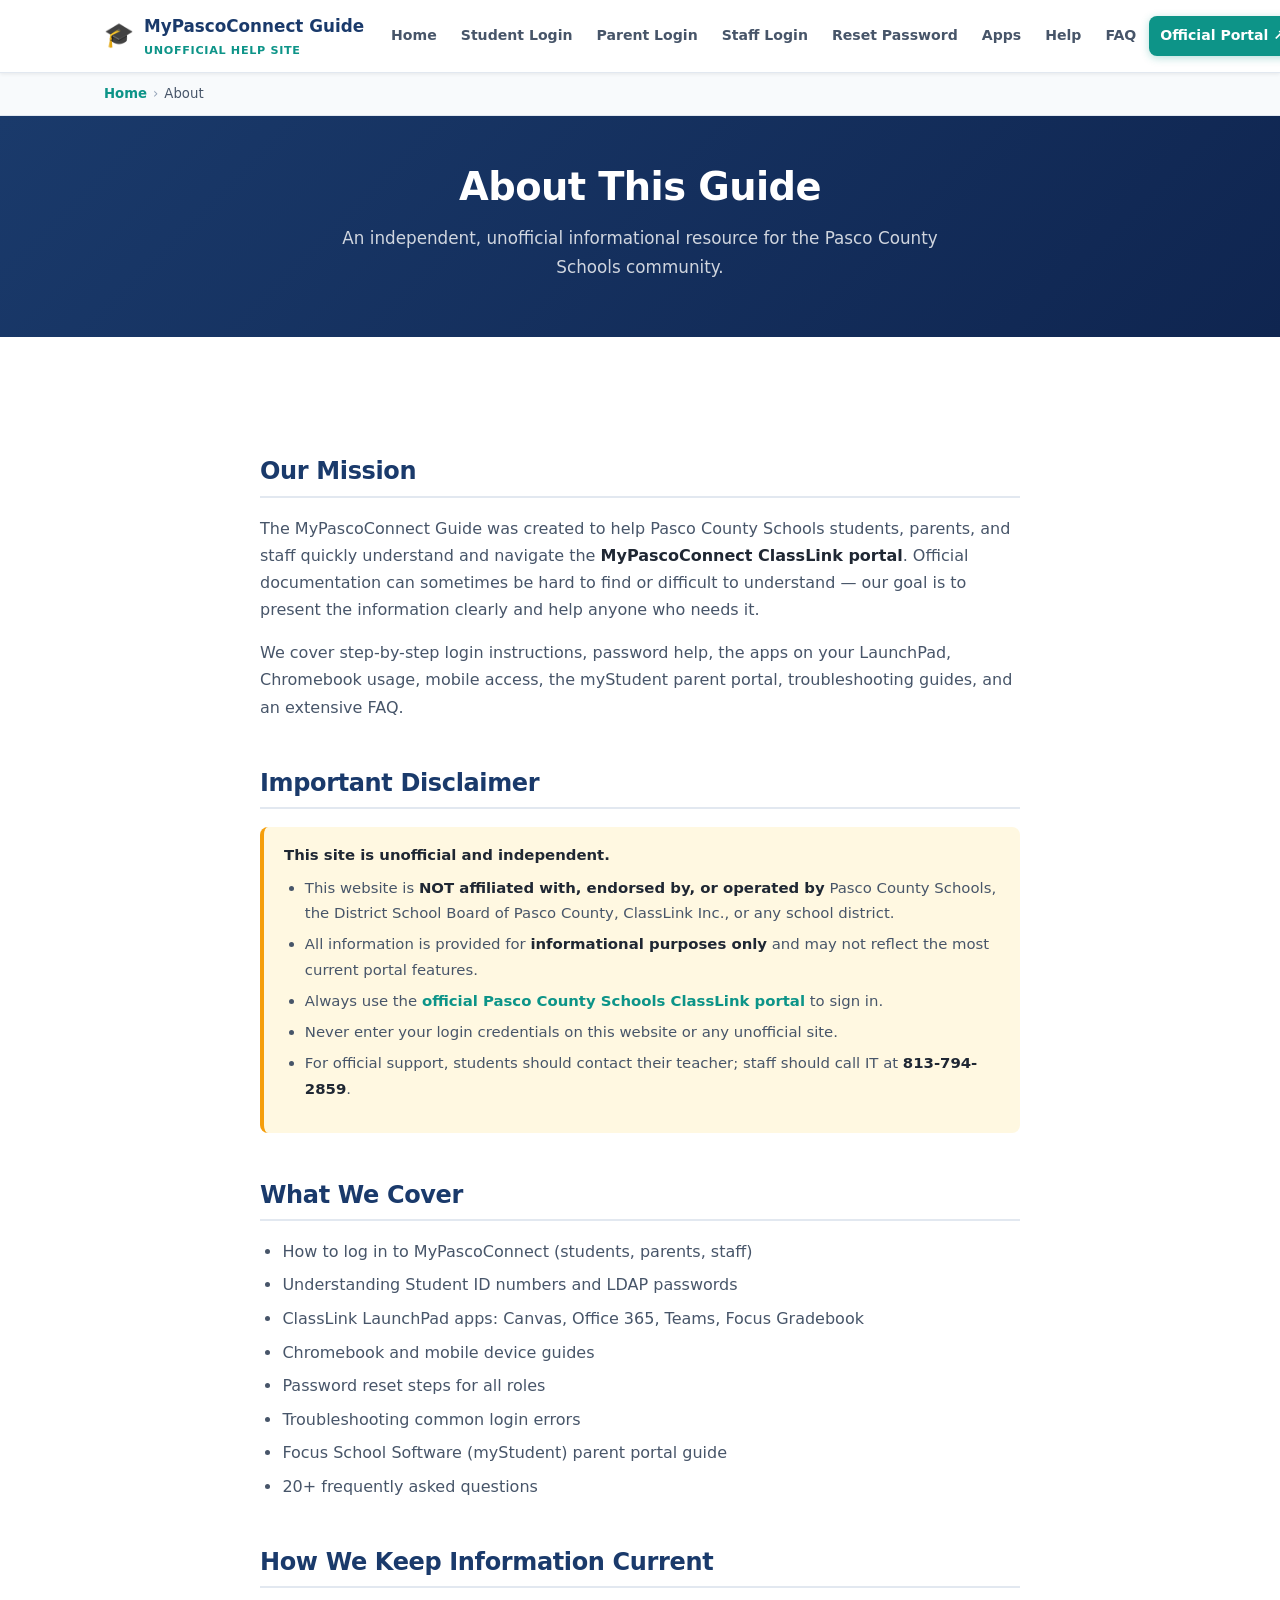
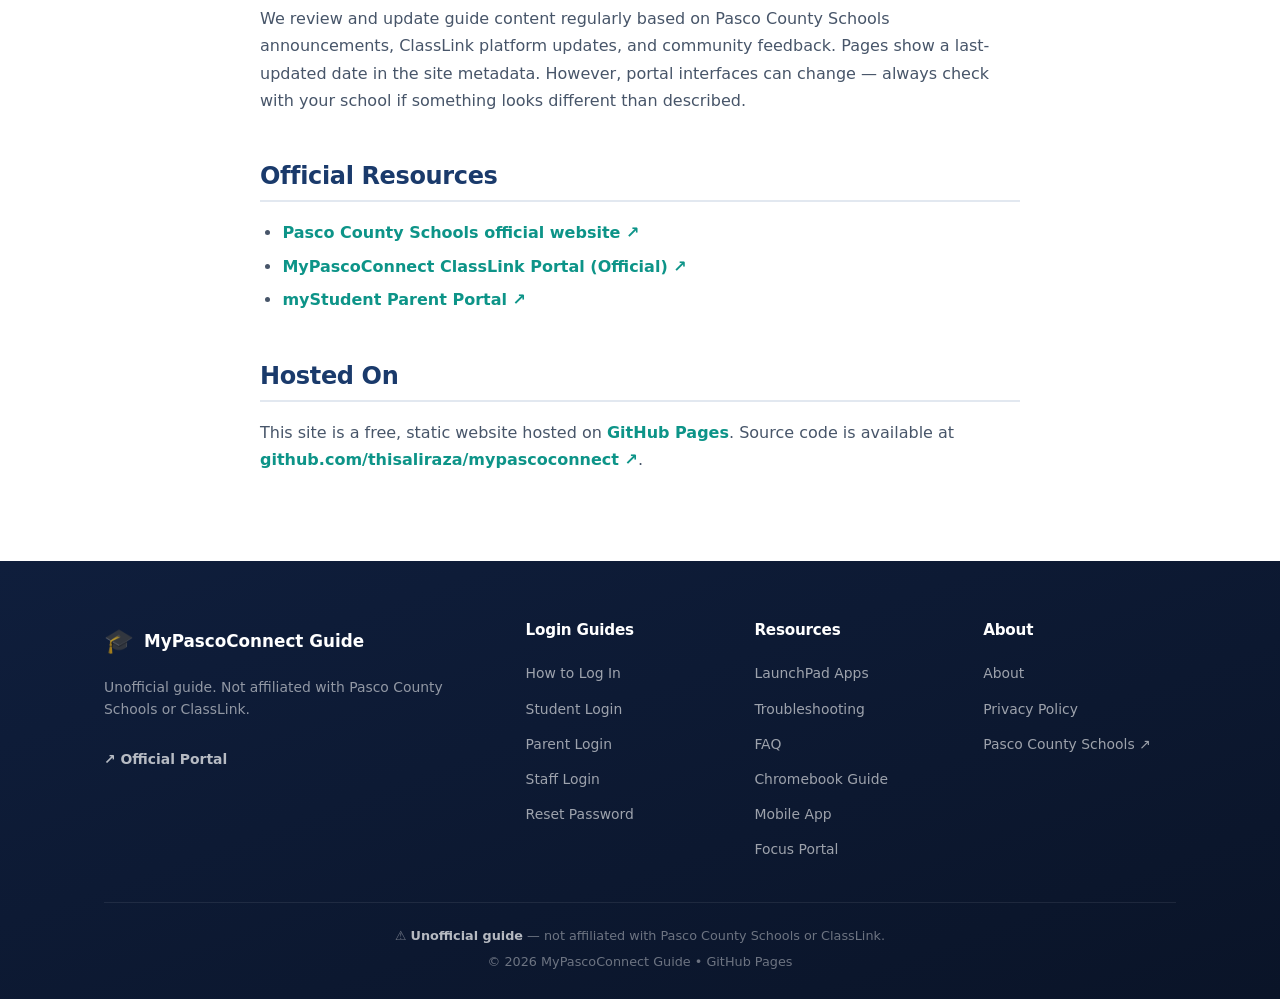
==== about.html @ 4a9826e1 "feat: complete SEO overhaul — 12 new pages, schema, sitemap, robots.txt - Rebuilt index.html with Ho" ====
﻿<!DOCTYPE html>
<html lang="en">
<head>
<meta charset="UTF-8"/><meta name="viewport" content="width=device-width,initial-scale=1"/>
<meta name="description" content="About the MyPascoConnect Guide - an unofficial, independent informational resource for Pasco County Schools students, parents, and staff. Not affiliated with Pasco County Schools or ClassLink."/>
<meta name="robots" content="index,follow"/>
<link rel="canonical" href="https://thisaliraza.github.io/mypascoconnect/about.html"/>
<title>About | MyPascoConnect Login Guide</title>
<link rel="stylesheet" href="./assets/css/style.css"/>
</head>
<body>
<a class="skip-link" href="#main">Skip to main content</a>
<header class="navbar" role="banner"><div class="nav-inner">
  <a class="logo" href="./index.html"><span class="logo-icon">&#127891;</span><span class="logo-text">MyPascoConnect Guide<span>Unofficial Help Site</span></span></a>
  <nav aria-label="Main navigation"><ul class="nav-links">
    <li><a href="./index.html">Home</a></li><li><a href="./student-login.html">Student Login</a></li>
    <li><a href="./parent-login.html">Parent Login</a></li><li><a href="./staff-login.html">Staff Login</a></li>
    <li><a href="./reset-password.html">Reset Password</a></li><li><a href="./apps.html">Apps</a></li>
    <li><a href="./troubleshooting.html">Help</a></li><li><a href="./faq.html">FAQ</a></li>
    <li><a href="https://login.classlink.com/my/dsbpc" class="btn-portal" target="_blank" rel="nofollow noopener">Official Portal &#8599;</a></li>
  </ul></nav>
  <button class="hamburger" aria-label="Toggle navigation" aria-expanded="false">&#9776;</button>
</div></header>
<nav class="breadcrumb" aria-label="Breadcrumb"><ol><li><a href="./index.html">Home</a></li><li><span aria-current="page">About</span></li></ol></nav>
<section class="page-hero"><div class="container">
  <h1>About This Guide</h1>
  <p>An independent, unofficial informational resource for the Pasco County Schools community.</p>
</div></section>
<main id="main"><div class="section"><div class="container"><div class="page-content" style="max-width:760px">

  <h2>Our Mission</h2>
  <p>The MyPascoConnect Guide was created to help Pasco County Schools students, parents, and staff quickly understand and navigate the <strong>MyPascoConnect ClassLink portal</strong>. Official documentation can sometimes be hard to find or difficult to understand &#8212; our goal is to present the information clearly and help anyone who needs it.</p>
  <p>We cover step-by-step login instructions, password help, the apps on your LaunchPad, Chromebook usage, mobile access, the myStudent parent portal, troubleshooting guides, and an extensive FAQ.</p>

  <h2>Important Disclaimer</h2>
  <div class="box box-warn">
    <strong>This site is unofficial and independent.</strong>
    <ul>
      <li>This website is <strong>NOT affiliated with, endorsed by, or operated by</strong> Pasco County Schools, the District School Board of Pasco County, ClassLink Inc., or any school district.</li>
      <li>All information is provided for <strong>informational purposes only</strong> and may not reflect the most current portal features.</li>
      <li>Always use the <a href="https://login.classlink.com/my/dsbpc" rel="nofollow noopener" target="_blank">official Pasco County Schools ClassLink portal</a> to sign in.</li>
      <li>Never enter your login credentials on this website or any unofficial site.</li>
      <li>For official support, students should contact their teacher; staff should call IT at <strong>813-794-2859</strong>.</li>
    </ul>
  </div>

  <h2>What We Cover</h2>
  <ul>
    <li>How to log in to MyPascoConnect (students, parents, staff)</li>
    <li>Understanding Student ID numbers and LDAP passwords</li>
    <li>ClassLink LaunchPad apps: Canvas, Office 365, Teams, Focus Gradebook</li>
    <li>Chromebook and mobile device guides</li>
    <li>Password reset steps for all roles</li>
    <li>Troubleshooting common login errors</li>
    <li>Focus School Software (myStudent) parent portal guide</li>
    <li>20+ frequently asked questions</li>
  </ul>

  <h2>How We Keep Information Current</h2>
  <p>We review and update guide content regularly based on Pasco County Schools announcements, ClassLink platform updates, and community feedback. Pages show a last-updated date in the site metadata. However, portal interfaces can change &#8212; always check with your school if something looks different than described.</p>

  <h2>Official Resources</h2>
  <ul>
    <li><a href="https://www.pasco.k12.fl.us/" rel="noopener" target="_blank">Pasco County Schools official website &#8599;</a></li>
    <li><a href="https://login.classlink.com/my/dsbpc" rel="nofollow noopener" target="_blank">MyPascoConnect ClassLink Portal (Official) &#8599;</a></li>
    <li><a href="https://pasco.focusschoolsoftware.com" rel="nofollow noopener" target="_blank">myStudent Parent Portal &#8599;</a></li>
  </ul>

  <h2>Hosted On</h2>
  <p>This site is a free, static website hosted on <a href="https://pages.github.com/" rel="noopener" target="_blank">GitHub Pages</a>. Source code is available at <a href="https://github.com/thisaliraza/mypascoconnect" rel="noopener" target="_blank">github.com/thisaliraza/mypascoconnect &#8599;</a>.</p>

</div></div></div></main>
<footer class="footer" role="contentinfo"><div class="container"><div class="footer-grid">
  <div class="footer-col"><div class="footer-logo"><span class="logo-icon">&#127891;</span><b>MyPascoConnect Guide</b></div><p>Unofficial guide. Not affiliated with Pasco County Schools or ClassLink.</p><a href="https://login.classlink.com/my/dsbpc" rel="nofollow noopener" target="_blank" style="color:rgba(255,255,255,.7);font-size:.87rem;font-weight:600">&#8599; Official Portal</a></div>
  <div class="footer-col"><h4>Login Guides</h4><ul><li><a href="./index.html">How to Log In</a></li><li><a href="./student-login.html">Student Login</a></li><li><a href="./parent-login.html">Parent Login</a></li><li><a href="./staff-login.html">Staff Login</a></li><li><a href="./reset-password.html">Reset Password</a></li></ul></div>
  <div class="footer-col"><h4>Resources</h4><ul><li><a href="./apps.html">LaunchPad Apps</a></li><li><a href="./troubleshooting.html">Troubleshooting</a></li><li><a href="./faq.html">FAQ</a></li><li><a href="./chromebook.html">Chromebook Guide</a></li><li><a href="./mobile-app.html">Mobile App</a></li><li><a href="./focus-parent-portal.html">Focus Portal</a></li></ul></div>
  <div class="footer-col"><h4>About</h4><ul><li><a href="./about.html">About</a></li><li><a href="./privacy-policy.html">Privacy Policy</a></li><li><a href="https://www.pasco.k12.fl.us/" rel="noopener" target="_blank">Pasco County Schools &#8599;</a></li></ul></div>
</div><div class="footer-bottom"><p>&#9888; <strong>Unofficial guide</strong> &mdash; not affiliated with Pasco County Schools or ClassLink.</p><p>&copy; 2026 MyPascoConnect Guide &bull; GitHub Pages</p></div></div></footer>
<button class="back-to-top" aria-label="Back to top">&#8679;</button><script src="./assets/js/main.js"></script>
</body></html>
---- assets/css/style.css ----
/* ============================================================
   MyPascoConnect Guide — Production Stylesheet v2.0
   ============================================================ */

/* ── RESET & BASE ── */
*,*::before,*::after{box-sizing:border-box;margin:0;padding:0}
html{scroll-behavior:smooth;font-size:16px}
body{font-family:'Segoe UI',system-ui,-apple-system,sans-serif;line-height:1.7;color:#1f2733;background:#fff;-webkit-font-smoothing:antialiased}
img{max-width:100%;height:auto;display:block}
a{color:#1a3a6b;text-decoration:none}
a:hover{text-decoration:underline;color:#0f2550}
ul,ol{list-style:none}
h1,h2,h3,h4,h5,h6{font-weight:800;line-height:1.2;letter-spacing:-.015em;color:#1f2733}
p{margin:0 0 1em}
strong{color:#1f2733}
kbd{background:#f1f3f4;border:1px solid #ddd;border-radius:4px;padding:2px 7px;font-size:.85rem;font-family:monospace}

/* ── CSS VARIABLES ── */
:root{
  --navy:      #1a3a6b;
  --navy-dark: #0f2550;
  --navy-light:#e8f0fe;
  --teal:      #0d9488;
  --teal-dark: #0a7a6f;
  --teal-light:#ccfbf1;
  --amber:     #f59e0b;
  --amber-dark:#d97706;
  --green:     #16a34a;
  --red:       #dc2626;
  --purple:    #7c3aed;
  --gray-50:   #f8fafc;
  --gray-100:  #f1f5f9;
  --gray-200:  #e2e8f0;
  --gray-400:  #94a3b8;
  --gray-500:  #64748b;
  --gray-600:  #475569;
  --gray-800:  #1e293b;
  --gray-900:  #0f172a;
  --white:     #ffffff;
  --radius:    12px;
  --radius-sm: 8px;
  --shadow-sm: 0 1px 4px rgba(0,0,0,.08);
  --shadow:    0 4px 16px rgba(0,0,0,.10);
  --shadow-lg: 0 12px 40px rgba(0,0,0,.14);
  --transition:.25s ease;
  --max-w:     1120px;
}

/* ── CONTAINER ── */
.container{max-width:var(--max-w);margin:0 auto;padding:0 24px}

/* ── SKIP LINK ── */
.skip-link{position:absolute;top:-100%;left:0;background:var(--navy);color:#fff;padding:12px 20px;z-index:9999;border-radius:0 0 8px 0}
.skip-link:focus{top:0}

/* ══════════════════════════════════════
   NAVIGATION
══════════════════════════════════════ */
.navbar{
  position:sticky;top:0;z-index:100;
  background:rgba(255,255,255,.97);
  backdrop-filter:blur(10px);
  border-bottom:1px solid var(--gray-200);
  box-shadow:var(--shadow-sm);
}
.nav-inner{
  max-width:var(--max-w);margin:0 auto;
  display:flex;align-items:center;gap:16px;padding:12px 24px;
}
.logo{display:flex;align-items:center;gap:10px;text-decoration:none;margin-right:auto;flex-shrink:0}
.logo-icon{font-size:1.5rem}
.logo-text{font-size:1.05rem;font-weight:800;color:var(--navy);white-space:nowrap}
.logo-text span{display:block;font-size:.7rem;font-weight:600;color:var(--teal);letter-spacing:.06em;text-transform:uppercase}
.nav-links{display:flex;align-items:center;gap:2px;list-style:none}
.nav-links>li>a{
  display:block;padding:8px 11px;font-size:.88rem;font-weight:600;color:var(--gray-600);
  border-radius:var(--radius-sm);transition:color var(--transition),background var(--transition);white-space:nowrap
}
.nav-links>li>a:hover{color:var(--navy);background:var(--navy-light);text-decoration:none}
.nav-links>li>a.active{color:var(--navy);background:var(--navy-light)}
.btn-portal{
  display:inline-flex;align-items:center;gap:6px;
  background:var(--teal);color:#fff!important;
  padding:9px 18px;border-radius:50px;font-size:.88rem;font-weight:700;
  box-shadow:0 2px 8px rgba(13,148,136,.3);transition:background var(--transition),transform var(--transition);
  white-space:nowrap;flex-shrink:0
}
.btn-portal:hover{background:var(--teal-dark);transform:translateY(-1px);text-decoration:none}
.hamburger{
  display:none;background:none;border:2px solid var(--navy);
  border-radius:var(--radius-sm);width:42px;height:42px;
  cursor:pointer;color:var(--navy);font-size:1.3rem;
  align-items:center;justify-content:center;flex-shrink:0
}

/* ── BREADCRUMB ── */
.breadcrumb{background:var(--gray-50);border-bottom:1px solid var(--gray-200);padding:10px 0;font-size:.83rem;color:var(--gray-500)}
.breadcrumb ol{display:flex;align-items:center;gap:6px;list-style:none;max-width:var(--max-w);margin:0 auto;padding:0 24px}
.breadcrumb li+li::before{content:'›';color:var(--gray-400);margin-right:6px}
.breadcrumb a{color:var(--teal);font-weight:600}
.breadcrumb a:hover{color:var(--teal-dark)}
.breadcrumb [aria-current]{color:var(--gray-600);font-weight:500}

/* ══════════════════════════════════════
   HERO — HOMEPAGE
══════════════════════════════════════ */
.hero{
  background:linear-gradient(135deg,var(--navy) 0%,#0f2550 55%,var(--teal-dark) 100%);
  color:#fff;padding:0 0 64px;position:relative;overflow:hidden
}
.hero::before{
  content:'';position:absolute;inset:0;
  background-image:radial-gradient(circle,rgba(255,255,255,.04) 1px,transparent 1px);
  background-size:30px 30px;pointer-events:none
}
.hero-content{position:relative;text-align:center;padding:64px 20px 48px;max-width:820px;margin:0 auto}
.badge{
  display:inline-block;background:rgba(255,255,255,.15);border:1px solid rgba(255,255,255,.3);
  color:#fff;padding:6px 20px;border-radius:50px;font-size:.8rem;font-weight:700;
  letter-spacing:.08em;text-transform:uppercase;margin-bottom:20px
}
.hero-content h1{font-size:clamp(1.9rem,4.5vw,3rem);font-weight:800;color:#fff;margin-bottom:20px}
.hero-content h1 .highlight{color:var(--amber)}
.hero-sub{font-size:1.08rem;color:rgba(255,255,255,.85);max-width:600px;margin:0 auto 32px}
.hero-actions{display:flex;gap:14px;justify-content:center;flex-wrap:wrap}
.btn-primary{
  background:#fff;color:var(--navy);padding:14px 32px;border-radius:50px;
  font-weight:800;font-size:.95rem;box-shadow:0 4px 20px rgba(0,0,0,.2);
  transition:transform var(--transition),box-shadow var(--transition)
}
.btn-primary:hover{transform:translateY(-2px);box-shadow:0 8px 28px rgba(0,0,0,.25);text-decoration:none;color:var(--navy)}
.btn-secondary{
  background:transparent;color:#fff;padding:13px 32px;border-radius:50px;
  font-weight:700;font-size:.95rem;border:2px solid rgba(255,255,255,.55);
  transition:background var(--transition),border-color var(--transition)
}
.btn-secondary:hover{background:rgba(255,255,255,.15);border-color:#fff;text-decoration:none;color:#fff}
.hero-stats{display:flex;justify-content:center;gap:20px;flex-wrap:wrap;padding:0 20px;position:relative}
.stat-card{
  background:rgba(255,255,255,.12);backdrop-filter:blur(8px);
  border:1px solid rgba(255,255,255,.2);border-radius:var(--radius);
  padding:20px 32px;text-align:center;min-width:130px
}
.stat-num{display:block;font-size:2rem;font-weight:800;color:#fff}
.stat-label{font-size:.8rem;color:rgba(255,255,255,.75);font-weight:500}

/* ── DISCLAIMER ── */
.disclaimer{
  background:#fff8e1;border:1px solid #f3dca0;border-left:4px solid var(--amber);
  border-radius:var(--radius);padding:16px 22px;font-size:.9rem;color:#7a5c10;
  margin:0 auto 0;max-width:var(--max-w)
}
.disclaimer strong{color:#8a6a10}

/* ── PAGE HERO (inner pages) ── */
.page-hero{
  background:linear-gradient(135deg,var(--navy),var(--navy-dark));
  color:#fff;padding:48px 0 56px;text-align:center
}
.page-hero h1{font-size:clamp(1.6rem,3.5vw,2.4rem);color:#fff;margin-bottom:14px}
.page-hero p{color:rgba(255,255,255,.8);font-size:1.05rem;max-width:620px;margin:0 auto}

/* ══════════════════════════════════════
   SECTIONS
══════════════════════════════════════ */
.section{padding:72px 0}
.section-alt{background:var(--gray-50)}
.section-title{font-size:clamp(1.5rem,3vw,2rem);text-align:center;margin-bottom:14px}
.section-desc{text-align:center;color:var(--gray-500);max-width:640px;margin:0 auto 48px;font-size:1.02rem}
.eyebrow{font-size:.78rem;font-weight:800;letter-spacing:.12em;text-transform:uppercase;color:var(--teal);margin-bottom:8px;text-align:center}

/* ── CARDS GRID ── */
.cards-grid{display:grid;grid-template-columns:repeat(auto-fit,minmax(230px,1fr));gap:22px}
.card{
  background:#fff;border:1px solid var(--gray-200);border-radius:var(--radius);
  padding:28px 22px;text-align:center;
  transition:transform var(--transition),box-shadow var(--transition)
}
.card:hover{transform:translateY(-4px);box-shadow:var(--shadow-lg)}
.card-icon{font-size:2.4rem;margin-bottom:14px}
.card h3{font-size:1.05rem;margin-bottom:10px;color:var(--navy)}
.card p{color:var(--gray-500);font-size:.93rem;margin:0}

/* ── STEPS ── */
.steps{display:flex;flex-direction:column;gap:0;counter-reset:step}
.step{
  display:flex;align-items:flex-start;gap:22px;
  padding:26px 0;border-bottom:1px solid var(--gray-200)
}
.step:last-child{border-bottom:none}
.step-num{
  width:50px;height:50px;border-radius:50%;flex-shrink:0;
  background:var(--navy);color:#fff;font-size:1.2rem;font-weight:800;
  display:flex;align-items:center;justify-content:center;
  box-shadow:0 4px 12px rgba(26,58,107,.3)
}
.step-num.alt{background:var(--teal);font-size:.85rem;font-weight:700}
.step-body h3{font-size:1.08rem;color:var(--gray-900);margin-bottom:8px}
.step-body p{color:var(--gray-500);margin:0;font-size:.95rem}
.step-body p+p{margin-top:.5em}

/* ── FEATURE CARDS ── */
.features-grid{display:grid;grid-template-columns:repeat(auto-fit,minmax(300px,1fr));gap:22px}
.feature-card{
  background:#fff;border:1px solid var(--gray-200);border-top:3px solid var(--teal);
  border-radius:var(--radius);padding:26px 22px;
  transition:transform var(--transition),box-shadow var(--transition)
}
.feature-card:hover{transform:translateY(-4px);box-shadow:var(--shadow-lg);border-top-color:var(--navy)}
.feature-icon{font-size:2.1rem;margin-bottom:12px}
.feature-card h3{font-size:1.05rem;color:var(--navy);margin-bottom:8px}
.feature-card p{color:var(--gray-500);font-size:.92rem;margin-bottom:12px}
.feature-card ul{display:flex;flex-direction:column;gap:5px}
.feature-card ul li{font-size:.89rem;color:var(--gray-600);padding-left:18px;position:relative}
.feature-card ul li::before{content:'✓';position:absolute;left:0;color:var(--green);font-weight:800}

/* ── ROLE CARDS ── */
.roles-grid{display:grid;grid-template-columns:repeat(auto-fit,minmax(260px,1fr));gap:22px}
.role-card{
  background:#fff;border:2px solid var(--gray-200);border-radius:var(--radius);
  padding:30px 22px;text-align:center;transition:transform var(--transition),border-color var(--transition)
}
.role-card:hover{transform:translateY(-4px)}
.role-card.student:hover{border-color:var(--navy)}
.role-card.teacher:hover{border-color:var(--green)}
.role-card.parent:hover{border-color:var(--purple)}
.role-icon{font-size:2.8rem;margin-bottom:14px}
.role-card h3{margin-bottom:10px;color:var(--navy)}
.role-card p{color:var(--gray-500);font-size:.93rem;margin-bottom:16px}
.role-badge{display:inline-block;padding:4px 14px;border-radius:50px;font-size:.78rem;font-weight:700;background:var(--gray-100);color:var(--gray-600)}

/* ── INFO BOXES ── */
.box{border-radius:var(--radius-sm);padding:16px 20px;margin:1.2em 0;font-size:.93rem}
.box-tip{background:var(--teal-light);border-left:4px solid var(--teal);color:#0a5c56}
.box-warn{background:#fff8e1;border-left:4px solid var(--amber);color:#7a5c10}
.box-info{background:var(--navy-light);border-left:4px solid var(--navy);color:var(--navy-dark)}
.box-danger{background:#fef2f2;border-left:4px solid var(--red);color:#991b1b}
.box strong{font-weight:800}
.box ul{list-style:disc;padding-left:1.2em;margin-top:.5em}
.box ul li{margin:.3em 0}

/* ── CREDENTIALS BOX ── */
.credentials-box{background:var(--gray-50);border:1px solid var(--gray-200);border-radius:var(--radius);padding:20px;margin-top:12px}
.cred-item{display:flex;align-items:center;gap:14px;flex-wrap:wrap;margin-bottom:12px}
.cred-item:last-child{margin-bottom:0}
.cred-label{background:var(--navy);color:#fff;padding:4px 14px;border-radius:50px;font-size:.82rem;font-weight:700;white-space:nowrap}
.cred-value{color:var(--gray-700,#374151)}

/* ── LINK BOX ── */
.link-box{
  display:inline-flex;align-items:center;gap:8px;
  background:var(--gray-100);border:1px solid var(--gray-200);border-radius:var(--radius-sm);
  padding:10px 20px;font-family:monospace;font-size:.93rem;color:var(--navy);font-weight:600;
  margin-top:8px;transition:background var(--transition)
}
.link-box:hover{background:var(--navy-light);text-decoration:none}

/* ── ACCORDION (FAQ / TROUBLESHOOTING) ── */
.accordion-list{display:flex;flex-direction:column;gap:10px}
.acc-item{
  background:#fff;border:1px solid var(--gray-200);border-radius:var(--radius);
  overflow:hidden;transition:box-shadow var(--transition)
}
.acc-item:hover{box-shadow:var(--shadow)}
.acc-item[open]{border-color:var(--navy)}
.acc-item summary{
  display:flex;align-items:center;gap:12px;
  padding:16px 22px;font-weight:700;font-size:.97rem;cursor:pointer;
  color:var(--gray-900);list-style:none;user-select:none;position:relative
}
.acc-item summary::-webkit-details-marker{display:none}
.acc-item summary::after{
  content:'+';position:absolute;right:22px;font-size:1.4rem;
  color:var(--teal);font-weight:400;transition:transform var(--transition)
}
.acc-item[open] summary::after{content:'−'}
.acc-body{padding:0 22px 20px;color:var(--gray-600);font-size:.94rem}
.acc-body p{margin-bottom:.8em}
.acc-body p:last-child{margin-bottom:0}
.acc-body ul{list-style:disc;padding-left:1.3em;margin-top:.5em}
.acc-body ul li{margin:.3em 0}

/* ── REFERENCE TABLE ── */
.ref-table-wrap{overflow-x:auto;border-radius:var(--radius);box-shadow:var(--shadow)}
.ref-table{width:100%;border-collapse:collapse;background:#fff;font-size:.93rem}
.ref-table th{background:var(--navy);color:#fff;padding:14px 18px;text-align:left;font-size:.82rem;letter-spacing:.04em}
.ref-table td{padding:14px 18px;border-bottom:1px solid var(--gray-200);vertical-align:top}
.ref-table td:first-child{font-weight:700;color:var(--navy);background:var(--gray-50);width:38%}
.ref-table tr:last-child td{border-bottom:none}
.ref-table tr:hover td{background:var(--navy-light)}

/* ── CONTACT BOX ── */
.contact-box{background:var(--navy);color:#fff;border-radius:var(--radius);padding:36px;margin-top:40px}
.contact-box h3{font-size:1.25rem;text-align:center;margin-bottom:24px;color:#fff}
.contact-grid{display:grid;grid-template-columns:repeat(auto-fit,minmax(200px,1fr));gap:22px}
.contact-item{display:flex;align-items:flex-start;gap:14px}
.contact-icon{font-size:1.8rem;flex-shrink:0}
.contact-item strong{display:block;margin-bottom:4px;color:#fff}
.contact-item p{color:rgba(255,255,255,.8);margin:0;font-size:.9rem}
.contact-item small{color:rgba(255,255,255,.6);font-size:.8rem}

/* ── EXPLORE GUIDES GRID ── */
.explore-grid{display:grid;grid-template-columns:repeat(auto-fit,minmax(220px,1fr));gap:18px}
.explore-card{
  display:block;background:#fff;border:1px solid var(--gray-200);border-radius:var(--radius);
  padding:22px 20px;text-decoration:none;
  transition:transform var(--transition),box-shadow var(--transition),border-color var(--transition)
}
.explore-card:hover{transform:translateY(-3px);box-shadow:var(--shadow-lg);border-color:var(--teal);text-decoration:none}
.explore-card .ec-icon{font-size:1.8rem;margin-bottom:10px}
.explore-card h3{font-size:.97rem;color:var(--navy);font-weight:700;margin-bottom:6px}
.explore-card p{font-size:.83rem;color:var(--gray-500);margin:0}
.explore-card .ec-arrow{float:right;color:var(--teal);font-weight:700;font-size:1.1rem}

/* ── INNER PAGE CONTENT ── */
.page-content{max-width:860px;margin:0 auto}
.page-content h2{font-size:1.5rem;color:var(--navy);margin:2em 0 .7em;padding-bottom:.4em;border-bottom:2px solid var(--gray-200)}
.page-content h3{font-size:1.15rem;color:var(--navy-dark);margin:1.4em 0 .5em}
.page-content p{color:var(--gray-600);margin-bottom:1em}
.page-content ul{list-style:disc;padding-left:1.4em;margin-bottom:1em;color:var(--gray-600)}
.page-content ul li{margin:.4em 0}
.page-content ol{padding-left:1.4em;margin-bottom:1em;color:var(--gray-600)}
.page-content ol li{margin:.4em 0}
.page-content a{color:var(--teal);font-weight:600}
.page-content a:hover{color:var(--teal-dark)}
.internal-links-grid{display:grid;grid-template-columns:repeat(auto-fit,minmax(200px,1fr));gap:14px;margin-top:32px}
.il-card{
  display:block;background:var(--gray-50);border:1px solid var(--gray-200);
  border-radius:var(--radius-sm);padding:16px 18px;text-decoration:none;
  transition:background var(--transition),border-color var(--transition)
}
.il-card:hover{background:var(--navy-light);border-color:var(--navy);text-decoration:none}
.il-card strong{display:block;font-size:.95rem;color:var(--navy);margin-bottom:4px}
.il-card span{font-size:.82rem;color:var(--gray-500)}

/* ── BACK TO TOP ── */
.back-to-top{
  position:fixed;bottom:28px;right:28px;width:46px;height:46px;
  background:var(--navy);color:#fff;border:none;border-radius:50%;
  font-size:1.3rem;cursor:pointer;box-shadow:var(--shadow);
  opacity:0;transform:translateY(20px);transition:opacity var(--transition),transform var(--transition);
  z-index:90;display:flex;align-items:center;justify-content:center
}
.back-to-top.visible{opacity:1;transform:translateY(0)}
.back-to-top:hover{background:var(--navy-dark)}

/* ══════════════════════════════════════
   FOOTER
══════════════════════════════════════ */
.footer{background:linear-gradient(160deg,#0f1e3c,#0a1428);color:rgba(255,255,255,.7);padding:60px 0 0}
.footer-grid{display:grid;grid-template-columns:2fr 1fr 1fr 1fr;gap:36px;padding-bottom:40px;border-bottom:1px solid rgba(255,255,255,.08)}
.footer-col{display:flex;flex-direction:column;gap:14px}
.footer-logo{display:flex;align-items:center;gap:10px}
.footer-logo .logo-icon{font-size:1.5rem}
.footer-logo b{color:#fff;font-size:1.05rem}
.footer-col p{font-size:.87rem;line-height:1.6;color:rgba(255,255,255,.55)}
.footer-col h4{color:#fff;font-size:.95rem;font-weight:800;margin-bottom:6px}
.footer-col ul{display:flex;flex-direction:column;gap:8px}
.footer-col ul a{color:rgba(255,255,255,.6);font-size:.87rem;transition:color var(--transition)}
.footer-col ul a:hover{color:#fff;text-decoration:none}
.footer-bottom{padding:22px 0;text-align:center;font-size:.8rem;color:rgba(255,255,255,.4)}
.footer-bottom p{margin-bottom:4px}
.footer-bottom a{color:rgba(255,255,255,.55)}
.footer-bottom strong{color:rgba(255,255,255,.7)}

/* ══════════════════════════════════════
   RESPONSIVE
══════════════════════════════════════ */
@media(max-width:1024px){
  .footer-grid{grid-template-columns:1fr 1fr}
}
@media(max-width:768px){
  .nav-links,.btn-portal{display:none}
  .nav-links.open{
    display:flex;flex-direction:column;position:absolute;top:100%;left:0;right:0;
    background:#fff;border-bottom:2px solid var(--gray-200);padding:16px 20px;gap:4px;
    box-shadow:var(--shadow-lg);z-index:200
  }
  .nav-links.open .btn-portal{display:flex;width:100%;justify-content:center;margin-top:10px;border-radius:var(--radius-sm)}
  .hamburger{display:flex}
  .nav-inner{position:relative}
  .hero-content{padding:48px 20px 36px}
  .hero-stats{gap:12px}
  .stat-card{padding:16px 22px;min-width:110px}
  .cards-grid{grid-template-columns:1fr 1fr}
  .features-grid{grid-template-columns:1fr}
  .roles-grid{grid-template-columns:1fr}
  .footer-grid{grid-template-columns:1fr 1fr}
  .section{padding:52px 0}
  .step{gap:16px}
  .step-num{width:42px;height:42px;font-size:1rem}
}
@media(max-width:520px){
  .cards-grid{grid-template-columns:1fr}
  .footer-grid{grid-template-columns:1fr}
  .hero-actions{flex-direction:column;align-items:center}
  .btn-primary,.btn-secondary{width:100%;max-width:280px;text-align:center}
  .explore-grid{grid-template-columns:1fr}
  .contact-grid{grid-template-columns:1fr}
}

/* ── PRINT ── */
@media print{
  .navbar,.hamburger,.hero-actions,.back-to-top,.footer{display:none}
  body{color:#000;font-size:12pt}
  a{color:#000;text-decoration:underline}
  .section{padding:20px 0}
}
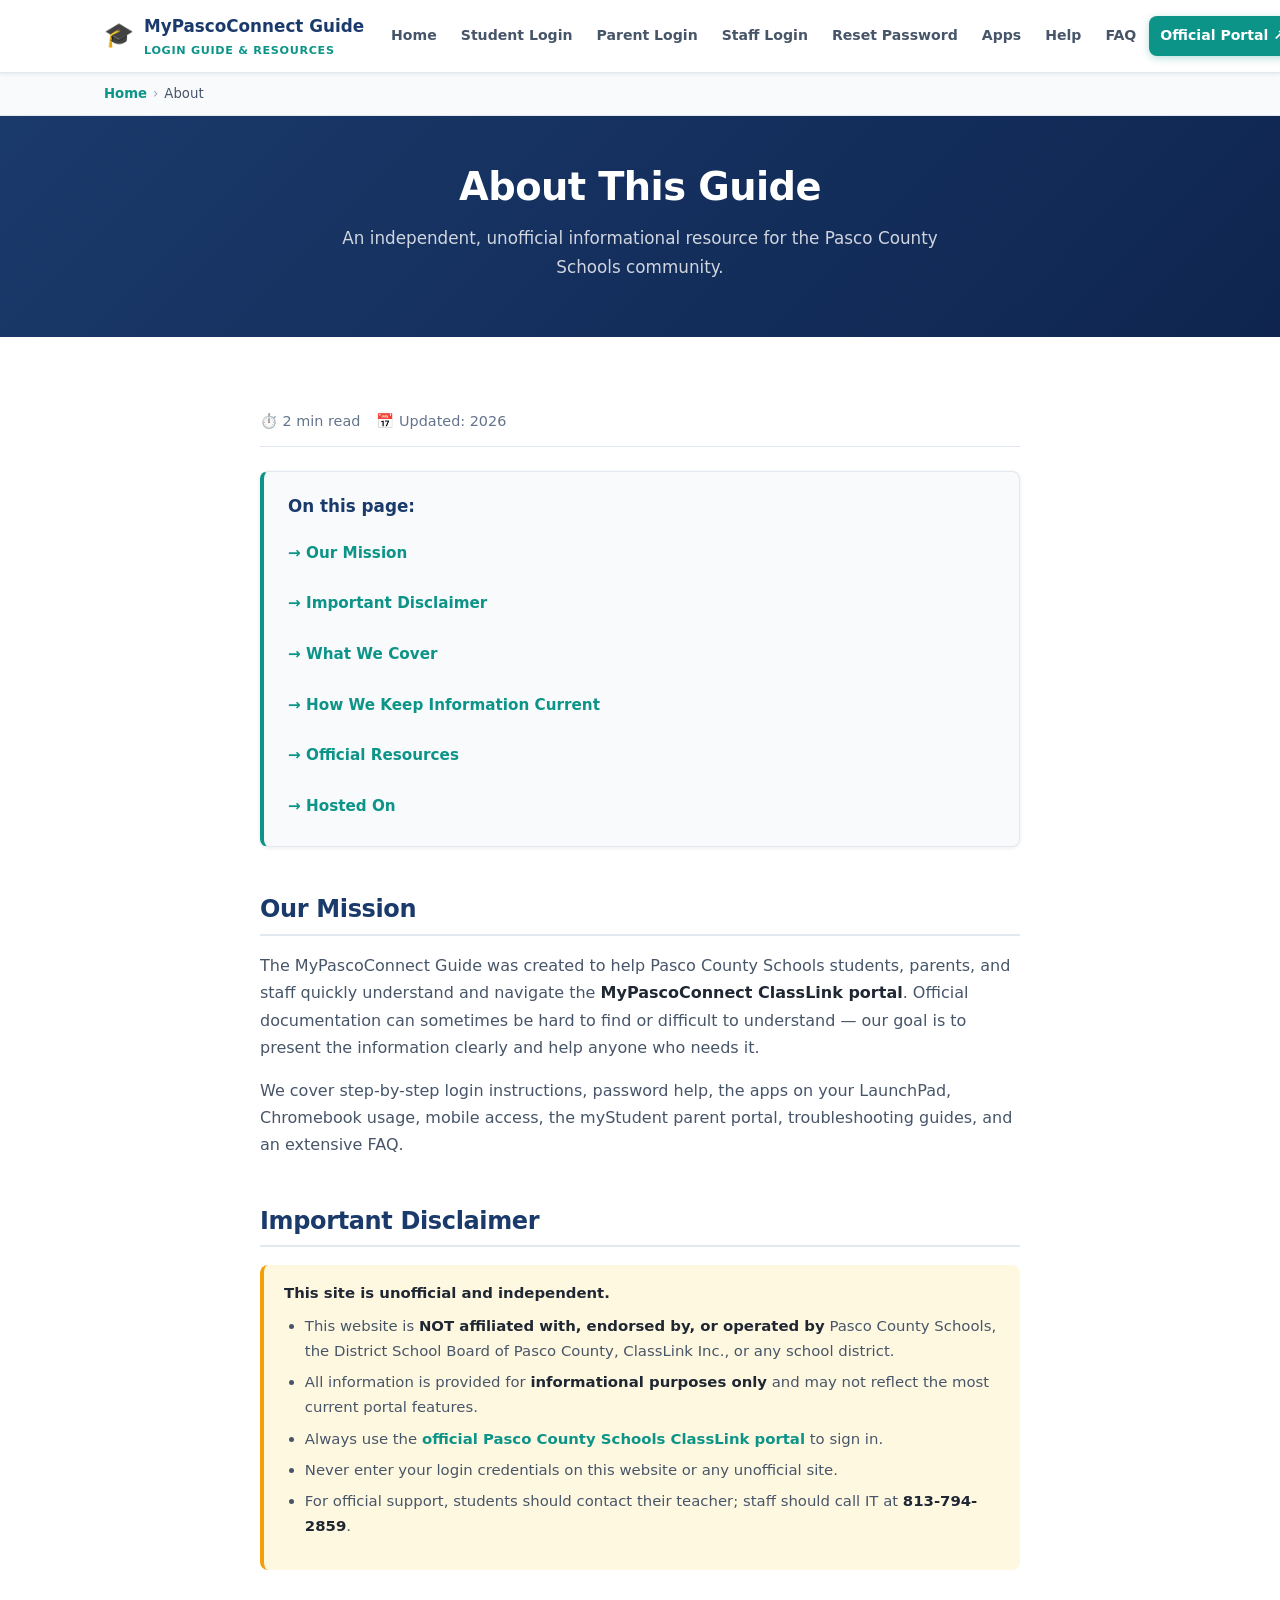
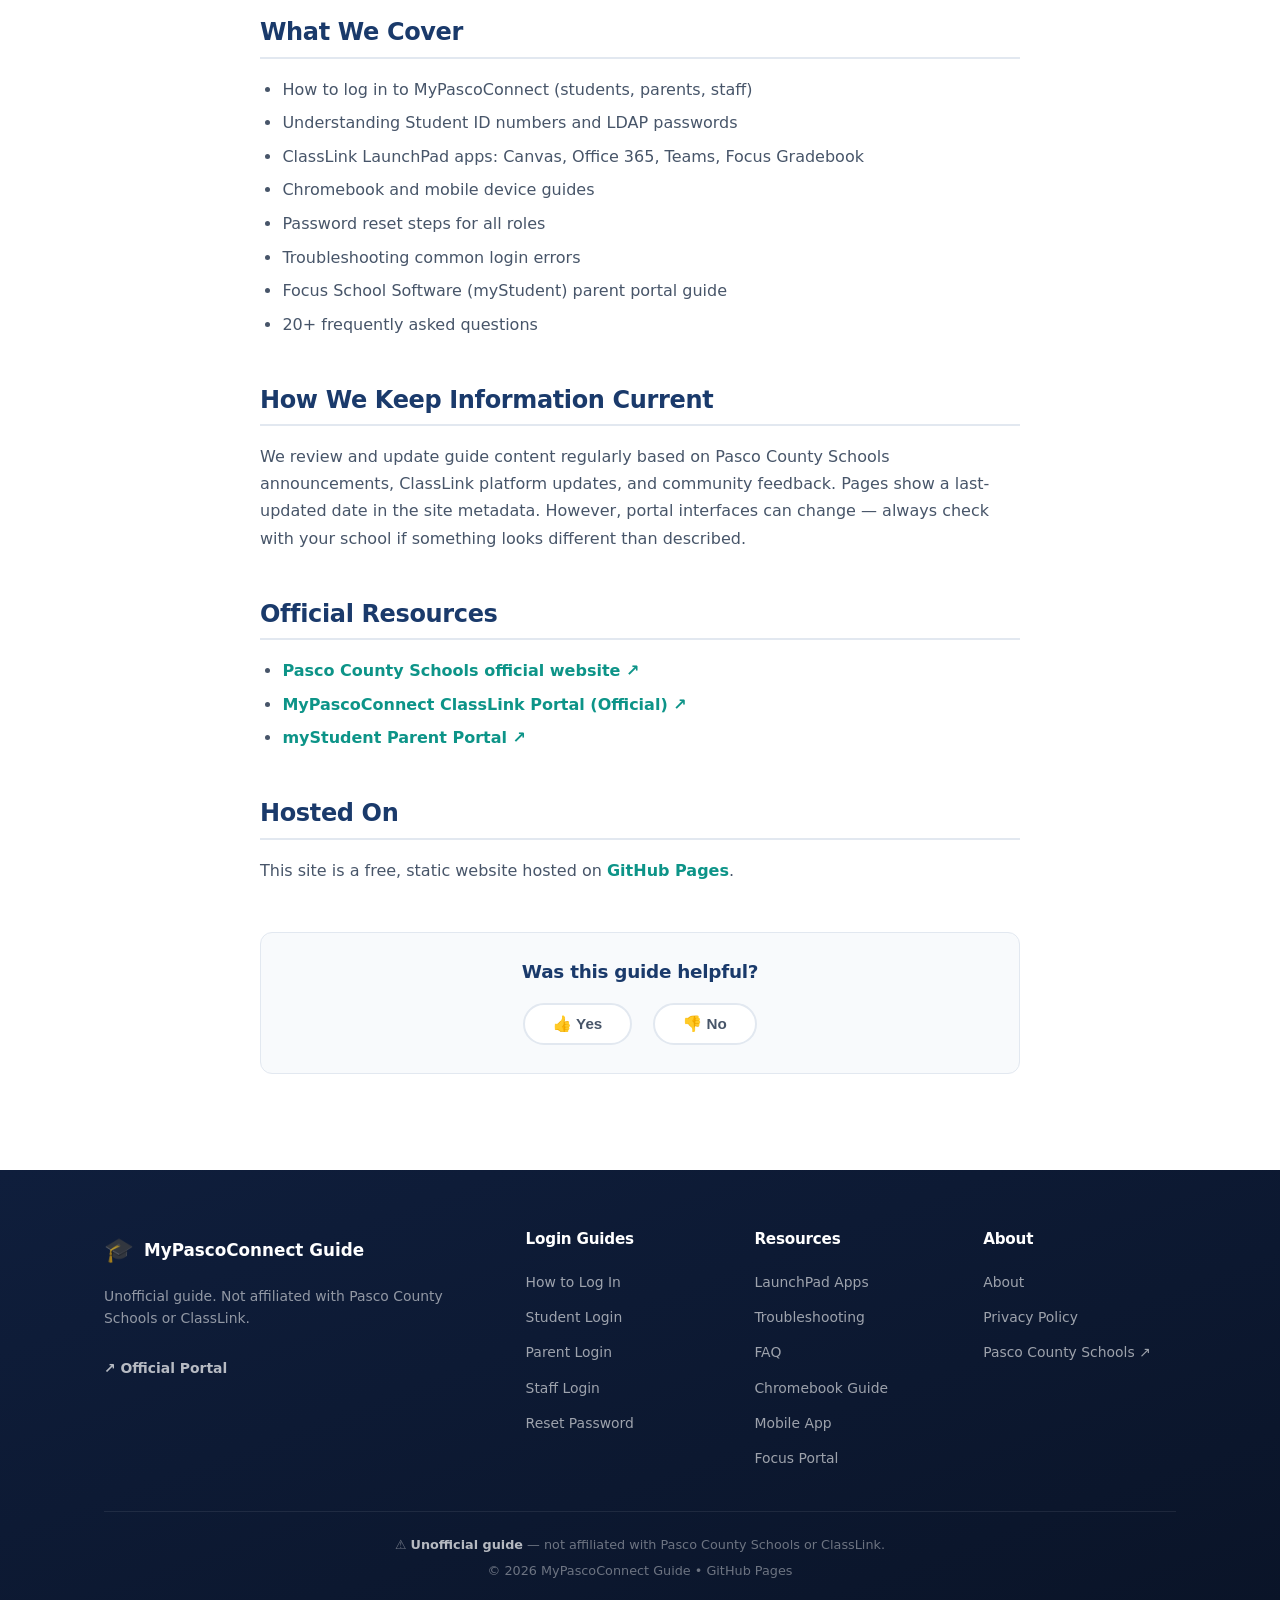
==== commit 531be647: "chore: remove source links, update header, enhance UX for dwell time - Removed 'Unofficial Help Site" ====
--- a/about.html
+++ b/about.html
@@ -11,7 +11,7 @@
 <body>
 <a class="skip-link" href="#main">Skip to main content</a>
 <header class="navbar" role="banner"><div class="nav-inner">
-  <a class="logo" href="./index.html"><span class="logo-icon">&#127891;</span><span class="logo-text">MyPascoConnect Guide<span>Unofficial Help Site</span></span></a>
+  <a class="logo" href="./index.html"><span class="logo-icon">&#127891;</span><span class="logo-text">MyPascoConnect Guide<span>Login Guide &amp; Resources</span></span></a>
   <nav aria-label="Main navigation"><ul class="nav-links">
     <li><a href="./index.html">Home</a></li><li><a href="./student-login.html">Student Login</a></li>
     <li><a href="./parent-login.html">Parent Login</a></li><li><a href="./staff-login.html">Staff Login</a></li>
@@ -67,7 +67,7 @@
   </ul>
 
   <h2>Hosted On</h2>
-  <p>This site is a free, static website hosted on <a href="https://pages.github.com/" rel="noopener" target="_blank">GitHub Pages</a>. Source code is available at <a href="https://github.com/thisaliraza/mypascoconnect" rel="noopener" target="_blank">github.com/thisaliraza/mypascoconnect &#8599;</a>.</p>
+  <p>This site is a free, static website hosted on <a href="https://pages.github.com/" rel="noopener" target="_blank">GitHub Pages</a>. </p>
 
 </div></div></div></main>
 <footer class="footer" role="contentinfo"><div class="container"><div class="footer-grid">
@@ -78,3 +78,4 @@
 </div><div class="footer-bottom"><p>&#9888; <strong>Unofficial guide</strong> &mdash; not affiliated with Pasco County Schools or ClassLink.</p><p>&copy; 2026 MyPascoConnect Guide &bull; GitHub Pages</p></div></div></footer>
 <button class="back-to-top" aria-label="Back to top">&#8679;</button><script src="./assets/js/main.js"></script>
 </body></html>
+
--- a/assets/css/style.css
+++ b/assets/css/style.css
@@ -406,3 +406,87 @@
   a{color:#000;text-decoration:underline}
   .section{padding:20px 0}
 }
+
+/* ── UX ENHANCEMENTS: PROGRESS BAR, TOC, FEEDBACK ── */
+.progress-container {
+  position: fixed;
+  top: 0;
+  left: 0;
+  width: 100%;
+  height: 5px;
+  background: transparent;
+  z-index: 10000;
+  pointer-events: none;
+}
+.progress-bar {
+  height: 100%;
+  background: linear-gradient(90deg, var(--teal), var(--amber));
+  width: 0%;
+  transition: width 0.1s ease;
+}
+
+.auto-toc {
+  background: var(--gray-50);
+  border: 1px solid var(--gray-200);
+  border-left: 4px solid var(--teal);
+  padding: 20px 24px;
+  border-radius: var(--radius-sm);
+  margin: 24px 0 36px 0;
+  box-shadow: var(--shadow-sm);
+}
+.auto-toc a {
+  transition: color 0.2s;
+}
+.auto-toc a:hover {
+  color: var(--teal-dark) !important;
+  text-decoration: underline !important;
+}
+
+.feedback-widget {
+  margin: 48px 0 24px;
+  padding: 28px;
+  background: var(--gray-50);
+  border: 1px solid var(--gray-200);
+  border-radius: var(--radius);
+  text-align: center;
+  transition: transform 0.3s, box-shadow 0.3s;
+}
+.feedback-widget:hover {
+  transform: translateY(-2px);
+  box-shadow: var(--shadow);
+}
+.feedback-widget h4 {
+  margin-bottom: 20px;
+  color: var(--navy);
+  font-size: 1.15rem;
+}
+.feedback-btn {
+  background: #fff;
+  border: 2px solid var(--gray-200);
+  color: var(--gray-600);
+  padding: 10px 28px;
+  border-radius: 50px;
+  margin: 0 8px;
+  font-weight: 700;
+  cursor: pointer;
+  transition: all 0.2s;
+  font-size: 0.95rem;
+}
+.feedback-btn:hover {
+  border-color: var(--teal);
+  color: var(--teal);
+  background: var(--teal-light);
+  transform: scale(1.05);
+}
+.feedback-thanks {
+  display: none;
+  margin-top: 16px;
+  color: var(--green);
+  font-weight: 700;
+  font-size: 1.05rem;
+  animation: fadeIn 0.5s ease forwards;
+}
+@keyframes fadeIn {
+  from { opacity: 0; transform: translateY(10px); }
+  to { opacity: 1; transform: translateY(0); }
+}
